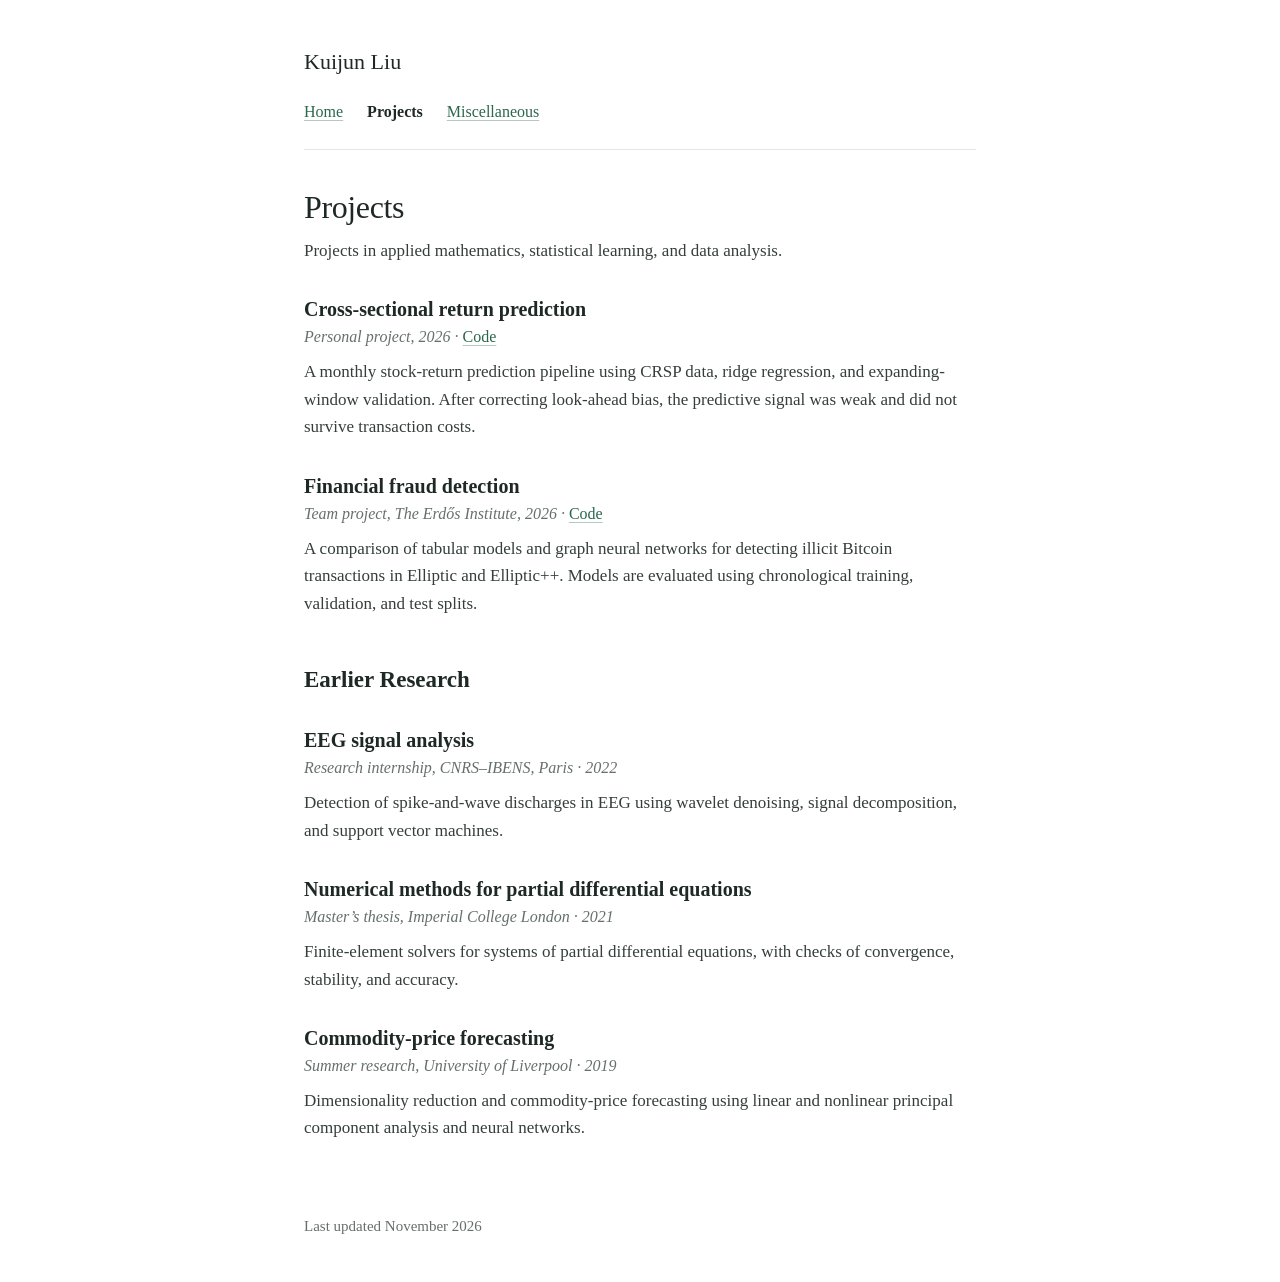
==== projects.html @ 0c11b619 "Add files via upload" ====
<!doctype html>
<html lang="en">
<head>
  <meta charset="utf-8">
  <meta name="viewport" content="width=device-width, initial-scale=1">
  <title>Projects | Kuijun Liu</title>
  <meta name="description" content="Projects in applied mathematics, statistical learning, and data analysis by Kuijun Liu.">
  <meta name="theme-color" content="#ffffff">
  <link rel="canonical" href="https://kuijunliu.github.io/projects.html">
  <link rel="icon" href="[data-uri]" type="image/svg+xml">
  <meta property="og:title" content="Projects | Kuijun Liu">
  <meta property="og:description" content="Projects in applied mathematics, statistical learning, and data analysis by Kuijun Liu.">
  <meta property="og:type" content="website">
  <meta property="og:url" content="https://kuijunliu.github.io/projects.html">
  <link rel="stylesheet" href="styles.css">
</head>
<body>
  <a class="skip-link" href="#main">Skip to content</a>
  <div class="wrap">
    <header class="masthead">
      <p class="site-name"><a href="index.html">Kuijun Liu</a></p>
      <nav class="site-nav" aria-label="Main navigation">
      <ul>
        <li><a href="index.html">Home</a></li>
        <li><a href="projects.html" aria-current="page">Projects</a></li>
        <li><a href="miscellaneous.html">Miscellaneous</a></li>
      </ul>
    </nav>
    </header>
    <main id="main">
      <h1 class="page-title">Projects</h1>
      <p class="lede">Projects in applied mathematics, statistical learning, and data analysis.</p>
      <article class="page-entry">
        <h2>Cross-sectional return prediction</h2>
        <p class="meta">Personal project, 2026 · <a href="https://github.com/KuijunLiu/Quant_trading_model">Code</a></p>
        <p class="summary">A monthly stock-return prediction pipeline using CRSP data, ridge regression, and expanding-window validation. After correcting look-ahead bias, the predictive signal was weak and did not survive transaction costs.</p>
      </article>
      <article class="page-entry">
        <h2>Financial fraud detection</h2>
        <p class="meta">Team project, The Erdős Institute, 2026 · <a href="https://github.com/Erdos-Projects/spring-2026-financial-fraud-detection">Code</a></p>
        <p class="summary">A comparison of tabular models and graph neural networks for detecting illicit Bitcoin transactions in Elliptic and Elliptic++. Models are evaluated using chronological training, validation, and test splits.</p>
      </article>
      <section id="earlier-research" aria-labelledby="earlier-research-heading">
        <h2 id="earlier-research-heading">Earlier Research</h2>
      <article class="page-entry">
        <h3>EEG signal analysis</h3>
        <p class="meta">Research internship, CNRS–IBENS, Paris · 2022</p>
        <p class="summary">Detection of spike-and-wave discharges in EEG using wavelet denoising, signal decomposition, and support vector machines.</p>
      </article>
      <article class="page-entry">
        <h3>Numerical methods for partial differential equations</h3>
        <p class="meta">Master’s thesis, Imperial College London · 2021</p>
        <p class="summary">Finite-element solvers for systems of partial differential equations, with checks of convergence, stability, and accuracy.</p>
      </article>
      <article class="page-entry">
        <h3>Commodity-price forecasting</h3>
        <p class="meta">Summer research, University of Liverpool · 2019</p>
        <p class="summary">Dimensionality reduction and commodity-price forecasting using linear and nonlinear principal component analysis and neural networks.</p>
      </article>
      </section>
    </main>
    <footer>Last updated November 2026</footer>
  </div>
</body>
</html>
---- styles.css ----
/* One column, one typeface, one accent color. System fonts only: no external requests. */
:root{--paper:#fff;--ink:#1e2925;--text:#343e3a;--muted:#65706b;--accent:#2a684c;--line:#e3e6e2;--serif:"Iowan Old Style","Palatino Linotype",Palatino,"TeX Gyre Pagella","URW Palladio L",P052,"Book Antiqua",Georgia,serif}
*{box-sizing:border-box}
html{-webkit-text-size-adjust:100%}
body{margin:0;background:var(--paper);color:var(--text);font-family:var(--serif);font-size:17px;line-height:1.62;font-kerning:normal;font-variant-numeric:lining-nums;-webkit-font-smoothing:antialiased}
h1,h2,h3,p,ul{margin:0}
ul{padding:0;list-style:none}
img{display:block;max-width:100%}
a{color:var(--accent);text-decoration:underline;text-decoration-thickness:1px;text-underline-offset:.2em;text-decoration-color:rgba(42,104,76,.35)}
a:hover{text-decoration-color:currentColor}
a:focus-visible{outline:2px solid var(--accent);outline-offset:3px;border-radius:2px}
strong{font-weight:600;color:var(--ink)}
.wrap{max-width:720px;margin:0 auto;padding-inline:24px}

/* Header */
.intro{display:grid;grid-template-columns:minmax(0,1fr) 172px;column-gap:44px;align-items:start;padding-block:64px 44px;border-bottom:1px solid var(--line)}
h1{font-size:40px;line-height:1.1;font-weight:400;letter-spacing:-.012em;color:var(--ink)}
.role{margin-top:8px;font-size:18px;font-style:italic;color:var(--muted)}
.advisor{margin-top:2px;font-size:16px;color:var(--muted)}
.bio{margin-top:20px}
.contact{grid-column:1/-1;margin-top:24px}
.links{display:flex;flex-wrap:wrap;gap:4px 24px}
.address{margin-top:8px;font-size:15px;line-height:1.5;color:var(--muted)}
.photo{width:172px;height:172px;object-fit:cover;border-radius:4px;margin-top:6px}

/* Sections */
section{padding-top:48px}
h2{font-size:23px;line-height:1.3;font-weight:600;color:var(--ink)}
.lede{margin-top:12px}
.entry{margin-top:28px}
.entry h3{font-size:18px;line-height:1.4;font-weight:600;color:var(--ink)}
.meta{margin-top:2px;font-size:16px;font-style:italic;color:var(--muted)}
.meta a{font-style:normal}
.summary{margin-top:8px}
.subhead{margin-top:40px;font-size:18px;line-height:1.4;font-weight:600;color:var(--ink)}
.dated{margin-top:10px}
.dated li{display:grid;grid-template-columns:5.4em minmax(0,1fr);column-gap:16px;padding-block:5px}
.date{color:var(--muted);white-space:nowrap}
.note{margin-top:20px;font-size:16px;color:var(--muted)}
.math,.nowrap{white-space:nowrap}
sup,sub{font-size:.7em;line-height:0}
footer{padding-block:72px 44px;font-size:15px;color:var(--muted)}

@media(max-width:640px){
  body{font-size:16.5px}
  .intro{grid-template-columns:minmax(0,1fr);padding-block:36px 36px}
  .photo{order:-1;width:112px;height:112px;margin:0 0 22px}
  h1{font-size:34px}
  .role{font-size:17px}
  .dated li{display:block;padding-block:7px}
  .date{display:block;font-size:15px;line-height:1.5}
}
@media print{
  body{font-size:10.5pt;color:#000}
  .wrap{max-width:none;padding:0}
  .intro{padding-block:0 18px}
  section{padding-top:16px}
  .photo{width:120px;height:120px}
  .entry{margin-top:12px}
  .subhead{margin-top:18px}
  .dated li{padding-block:2px}
  a{color:inherit;text-decoration:none}
  h2,h3,.meta{break-after:avoid}
  .entry,.dated li{break-inside:avoid}
  footer{padding-block:14px 0}
}

/* Shared navigation and secondary pages. */
.site-nav{padding-top:22px;font-size:16px}
.site-nav ul{display:flex;flex-wrap:wrap;gap:8px 24px}
.site-nav [aria-current="page"]{color:var(--ink);font-weight:600;text-decoration:none}
.skip-link{position:absolute;left:24px;top:-80px;background:var(--paper);padding:8px 12px;z-index:1}
.skip-link:focus{top:8px}
.masthead{padding-block:48px 24px;border-bottom:1px solid var(--line)}
.site-name{font-size:22px;line-height:1.3}
.site-name a{color:var(--ink);text-decoration:none}
.page-title{padding-top:40px;font-size:32px}
.page-entry{margin-top:32px}
.page-entry h2,.page-entry h3{font-size:20px;line-height:1.3;font-weight:600;color:var(--ink)}
.quiet-page{min-height:260px}
@media(max-width:640px){
  .masthead{padding-top:32px}
  .site-nav ul{gap:8px 20px}
  .page-title{font-size:29px}
}
@media print{.site-nav,.skip-link{display:none}.masthead{padding-top:0}.page-title{padding-top:20px}}
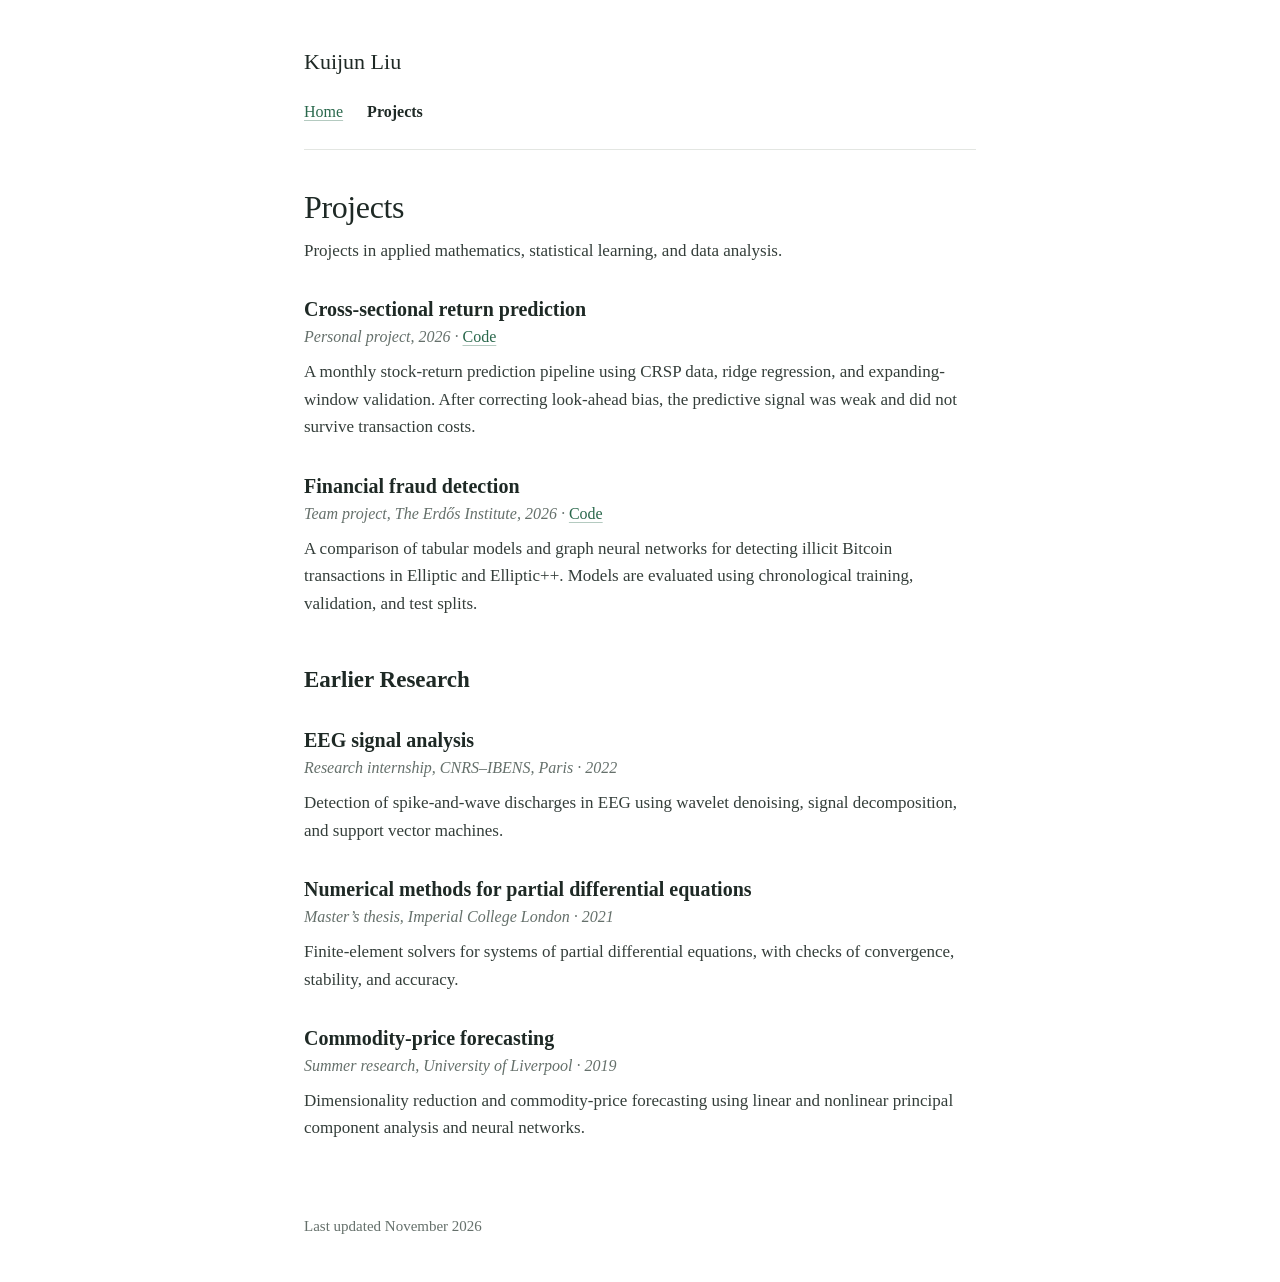
==== commit c32d0962: "Reorder research, add expected graduation, and add a social preview image - List the accepted ITCS p" ====
--- a/projects.html
+++ b/projects.html
@@ -12,6 +12,8 @@
   <meta property="og:description" content="Projects in applied mathematics, statistical learning, and data analysis by Kuijun Liu.">
   <meta property="og:type" content="website">
   <meta property="og:url" content="https://kuijunliu.github.io/projects.html">
+  <meta property="og:image" content="https://kuijunliu.github.io/kuijun-liu.jpg">
+  <meta property="og:image:alt" content="Kuijun Liu">
   <link rel="stylesheet" href="styles.css">
 </head>
 <body>
@@ -23,7 +25,6 @@
       <ul>
         <li><a href="index.html">Home</a></li>
         <li><a href="projects.html" aria-current="page">Projects</a></li>
-        <li><a href="miscellaneous.html">Miscellaneous</a></li>
       </ul>
     </nav>
     </header>
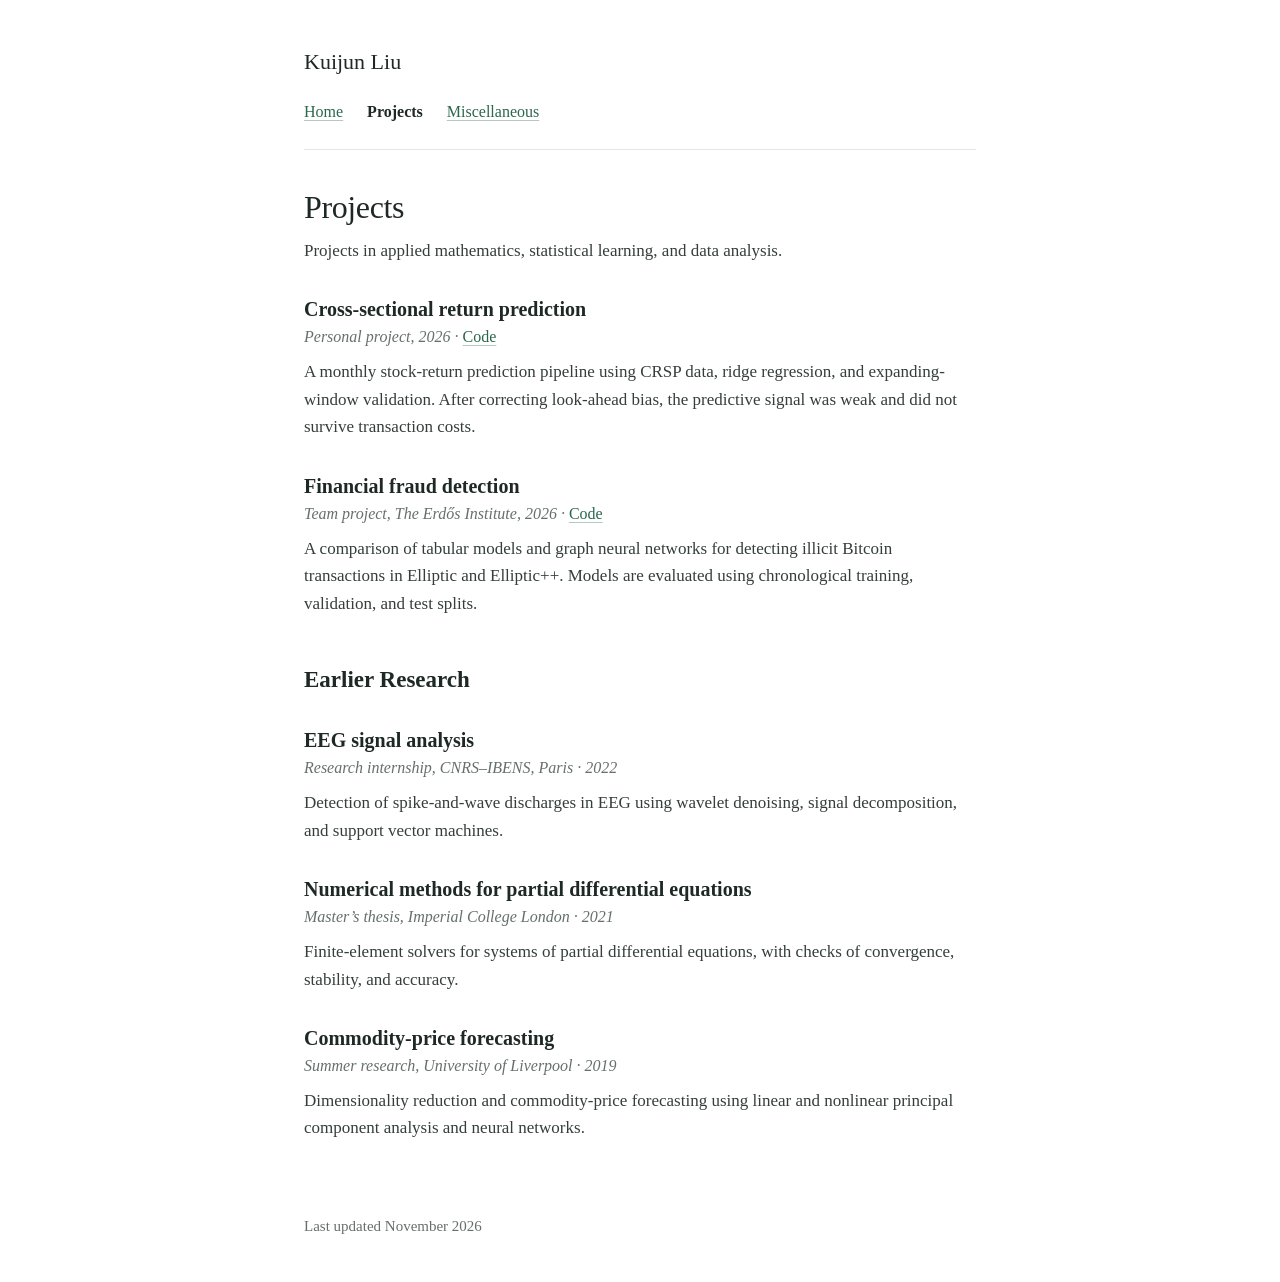
==== commit 62b2a754: "Restore Miscellaneous link in the navigation Co-Authored-By: Claude Fable 5.2 <noreply@anthropic.com" ====
--- a/projects.html
+++ b/projects.html
@@ -25,6 +25,7 @@
       <ul>
         <li><a href="index.html">Home</a></li>
         <li><a href="projects.html" aria-current="page">Projects</a></li>
+        <li><a href="miscellaneous.html">Miscellaneous</a></li>
       </ul>
     </nav>
     </header>
